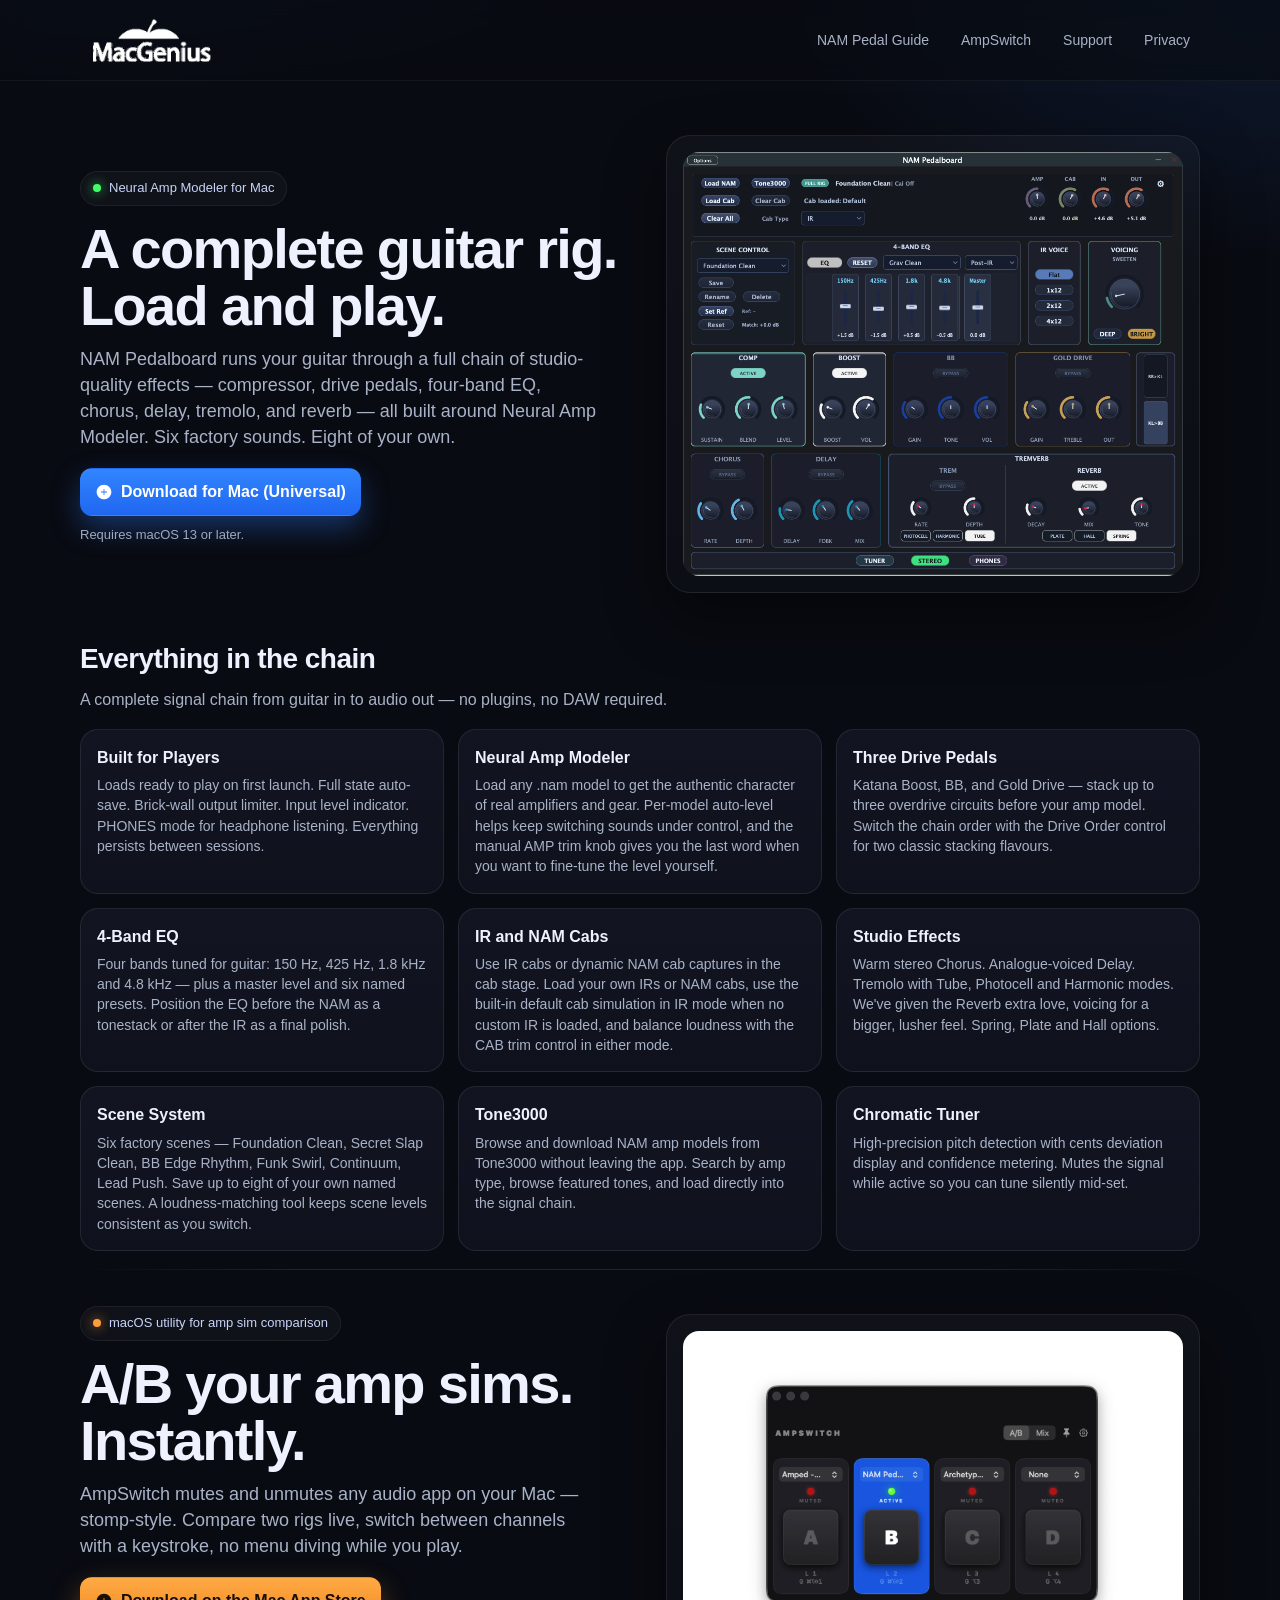
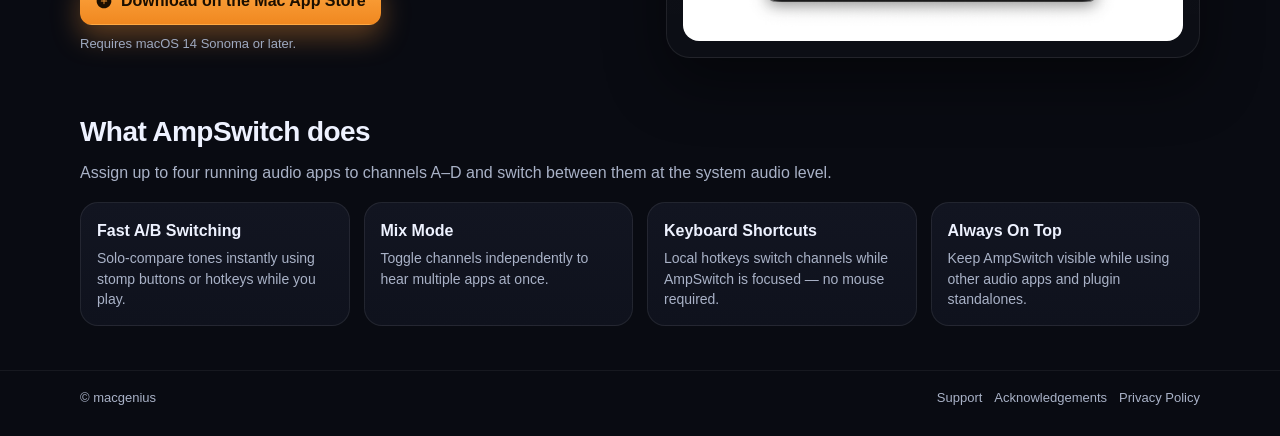
==== index.html @ 2fca2dda "Add universal NAM Pedalboard download" ====
<!doctype html>
<html lang="en">
<head>
  <meta charset="utf-8">
  <meta name="viewport" content="width=device-width, initial-scale=1">
  <title>MacGenius — Guitar Apps for Mac</title>
  <meta name="description" content="NAM Pedalboard and AmpSwitch — guitar apps for Mac built around Neural Amp Modeler and stomp-style amp sim comparison.">
  <link rel="stylesheet" href="styles.css">
  <link rel="icon" href="assets/favicon.ico" sizes="48x48 32x32 24x24 16x16" type="image/x-icon">
</head>
<body>
  <header class="site-header">
    <div class="wrap">
      <a class="brand" href="index.html" aria-label="macgenius home">
        <img class="brand-logo" src="assets/macgenius-logo-white.png" width="124" height="51" alt="MacGenius">
      </a>
      <nav class="nav">
        <a href="nam-pedal-guide.html">NAM Pedal Guide</a>
        <a href="#ampswitch">AmpSwitch</a>
        <a href="support.html">Support</a>
        <a href="privacy.html">Privacy</a>
      </nav>
    </div>
  </header>

  <main>

    <!-- ── NAM PEDALBOARD ───────────────────────────────────────── -->
    <section class="hero" id="nam-pedalboard">
      <div class="wrap hero-grid">
        <div>
          <div class="eyebrow"><span class="dot"></span> Neural Amp Modeler for Mac</div>
          <h1>A complete guitar rig. Load and play.</h1>
          <p class="lead">
            NAM Pedalboard runs your guitar through a full chain of studio-quality effects — compressor, drive pedals, four-band EQ, chorus, delay, tremolo, and reverb — all built around Neural Amp Modeler. Six factory sounds. Eight of your own.
          </p>
          <div class="hero-actions">
            <a class="btn btn-primary" href="assets/nam-pedalboard-universal.zip">
              <svg width="18" height="18" viewBox="0 0 22 22" fill="none" aria-hidden="true"><path d="M11 2C6.03 2 2 6.03 2 11s4.03 9 9 9 9-4.03 9-9-4.03-9-9-9zm3.5 9.5h-3v3a.5.5 0 01-1 0v-3h-3a.5.5 0 010-1h3v-3a.5.5 0 011 0v3h3a.5.5 0 010 1z" fill="currentColor"/></svg>
              Download for Mac (Universal)
            </a>
          </div>
          <p class="hero-note">Requires macOS 13 or later.</p>
        </div>
        <div class="shot-card">
          <img src="assets/nam-pedalboard-hero.png" alt="NAM Pedalboard interface showing compressor, drive pedals, EQ, and effects">
        </div>
      </div>
    </section>

    <section class="section" id="nam-features">
      <div class="wrap">
        <h2>Everything in the chain</h2>
        <p class="section-intro">
          A complete signal chain from guitar in to audio out — no plugins, no DAW required.
        </p>
        <div class="features">
          <article class="feature">
            <h3>Built for Players</h3>
            <p>Loads ready to play on first launch. Full state auto-save. Brick-wall output limiter. Input level indicator. PHONES mode for headphone listening. Everything persists between sessions.</p>
          </article>
          <article class="feature">
            <h3>Neural Amp Modeler</h3>
            <p>Load any .nam model to get the authentic character of real amplifiers and gear. Per-model auto-level helps keep switching sounds under control, and the manual AMP trim knob gives you the last word when you want to fine-tune the level yourself.</p>
          </article>
          <article class="feature">
            <h3>Three Drive Pedals</h3>
            <p>Katana Boost, BB, and Gold Drive — stack up to three overdrive circuits before your amp model. Switch the chain order with the Drive Order control for two classic stacking flavours.</p>
          </article>
          <article class="feature">
            <h3>4-Band EQ</h3>
            <p>Four bands tuned for guitar: 150 Hz, 425 Hz, 1.8 kHz and 4.8 kHz — plus a master level and six named presets. Position the EQ before the NAM as a tonestack or after the IR as a final polish.</p>
          </article>
          <article class="feature">
            <h3>IR and NAM Cabs</h3>
            <p>Use IR cabs or dynamic NAM cab captures in the cab stage. Load your own IRs or NAM cabs, use the built-in default cab simulation in IR mode when no custom IR is loaded, and balance loudness with the CAB trim control in either mode.</p>
          </article>
          <article class="feature">
            <h3>Studio Effects</h3>
            <p>Warm stereo Chorus. Analogue-voiced Delay. Tremolo with Tube, Photocell and Harmonic modes. We've given the Reverb extra love, voicing for a bigger, lusher feel. Spring, Plate and Hall options.</p>
          </article>
          <article class="feature">
            <h3>Scene System</h3>
            <p>Six factory scenes — Foundation Clean, Secret Slap Clean, BB Edge Rhythm, Funk Swirl, Continuum, Lead Push. Save up to eight of your own named scenes. A loudness-matching tool keeps scene levels consistent as you switch.</p>
          </article>
          <article class="feature">
            <h3>Tone3000</h3>
            <p>Browse and download NAM amp models from Tone3000 without leaving the app. Search by amp type, browse featured tones, and load directly into the signal chain.</p>
          </article>
          <article class="feature">
            <h3>Chromatic Tuner</h3>
            <p>High-precision pitch detection with cents deviation display and confidence metering. Mutes the signal while active so you can tune silently mid-set.</p>
          </article>
        </div>
      </div>
    </section>

    <div class="product-divider" role="separator">
      <div class="wrap">
        <div class="product-divider-line"></div>
      </div>
    </div>

    <!-- ── AMPSWITCH ────────────────────────────────────────────── -->
    <section class="hero hero-secondary" id="ampswitch">
      <div class="wrap hero-grid">
        <div>
          <div class="eyebrow"><span class="dot dot-orange"></span> macOS utility for amp sim comparison</div>
          <h1>A/B your amp sims. Instantly.</h1>
          <p class="lead">
            AmpSwitch mutes and unmutes any audio app on your Mac — stomp-style. Compare two rigs live, switch between channels with a keystroke, no menu diving while you play.
          </p>
          <div class="hero-actions">
            <a class="btn btn-primary-orange" href="https://apps.apple.com/app/ampswitch/id6743379309">
              <svg width="18" height="18" viewBox="0 0 22 22" fill="none" aria-hidden="true"><path d="M11 2C6.03 2 2 6.03 2 11s4.03 9 9 9 9-4.03 9-9-4.03-9-9-9zm3.5 9.5h-3v3a.5.5 0 01-1 0v-3h-3a.5.5 0 010-1h3v-3a.5.5 0 011 0v3h3a.5.5 0 010 1z" fill="currentColor"/></svg>
              Download on the Mac App Store
            </a>
          </div>
          <p class="hero-note">Requires macOS 14 Sonoma or later.</p>
        </div>
        <div class="shot-card">
          <img src="assets/ampswitch-hero.png" alt="AmpSwitch interface showing four channels and A/B controls">
        </div>
      </div>
    </section>

    <section class="section">
      <div class="wrap">
        <h2>What AmpSwitch does</h2>
        <p class="section-intro">
          Assign up to four running audio apps to channels A–D and switch between them at the system audio level.
        </p>
        <div class="features features-4">
          <article class="feature">
            <h3>Fast A/B Switching</h3>
            <p>Solo-compare tones instantly using stomp buttons or hotkeys while you play.</p>
          </article>
          <article class="feature">
            <h3>Mix Mode</h3>
            <p>Toggle channels independently to hear multiple apps at once.</p>
          </article>
          <article class="feature">
            <h3>Keyboard Shortcuts</h3>
            <p>Local hotkeys switch channels while AmpSwitch is focused — no mouse required.</p>
          </article>
          <article class="feature">
            <h3>Always On Top</h3>
            <p>Keep AmpSwitch visible while using other audio apps and plugin standalones.</p>
          </article>
        </div>
      </div>
    </section>

  </main>

  <footer class="footer">
    <div class="wrap">
      <div>© macgenius</div>
      <div class="footer-links">
        <a href="support.html">Support</a>
        <a href="acknowledgements.html">Acknowledgements</a>
        <a href="privacy.html">Privacy Policy</a>
      </div>
    </div>
  </footer>
</body>
</html>
---- styles.css ----
:root {
  --bg: #090b12;
  --panel: #121521;
  --panel-2: #171c2a;
  --text: #eef2ff;
  --muted: #a9b2c7;
  --line: rgba(255, 255, 255, 0.08);
  --blue: #2d7dff;
  --blue-soft: rgba(45, 125, 255, 0.18);
  --orange: #ff9b38;
  --radius: 18px;
  --shadow: 0 24px 60px rgba(0, 0, 0, 0.45);
}

* { box-sizing: border-box; }
html, body { margin: 0; padding: 0; }
body {
  font-family: ui-sans-serif, -apple-system, BlinkMacSystemFont, "Segoe UI", sans-serif;
  background:
    radial-gradient(1000px 500px at 10% -10%, rgba(45,125,255,0.15), transparent 60%),
    radial-gradient(900px 480px at 100% 0%, rgba(45,125,255,0.12), transparent 55%),
    var(--bg);
  color: var(--text);
  line-height: 1.45;
}

a { color: inherit; }

.wrap {
  width: min(1120px, calc(100% - 32px));
  margin: 0 auto;
}

.site-header {
  position: sticky;
  top: 0;
  z-index: 20;
  backdrop-filter: blur(10px);
  background: rgba(9, 11, 18, 0.65);
  border-bottom: 1px solid rgba(255,255,255,0.05);
}

.site-header .wrap {
  display: flex;
  align-items: center;
  justify-content: space-between;
  padding: 14px 0;
}

.brand {
  display: inline-flex;
  align-items: center;
  gap: 10px;
  text-decoration: none;
  font-weight: 700;
  letter-spacing: 0.08em;
}

.brand-logo {
  margin-left: 8px;
  display: block;
  width: auto;
  height: 52px;
}

.nav {
  display: flex;
  gap: 12px;
  align-items: center;
}

.nav a {
  color: var(--muted);
  text-decoration: none;
  font-size: 14px;
  padding: 8px 10px;
  border-radius: 10px;
}

.nav a:hover { background: rgba(255,255,255,0.04); color: var(--text); }

.hero {
  padding: 54px 0 26px;
}

.hero-grid {
  display: grid;
  grid-template-columns: 1.05fr 1fr;
  gap: 26px;
  align-items: center;
}

.eyebrow {
  display: inline-flex;
  align-items: center;
  gap: 8px;
  color: #c8d4f8;
  font-size: 13px;
  background: rgba(255,255,255,0.03);
  border: 1px solid rgba(255,255,255,0.06);
  border-radius: 999px;
  padding: 7px 12px;
}

.dot {
  width: 8px;
  height: 8px;
  border-radius: 50%;
  background: #41ff68;
  box-shadow: 0 0 12px rgba(65, 255, 104, 0.8);
}

h1 {
  margin: 14px 0 12px;
  font-size: clamp(34px, 5vw, 56px);
  line-height: 1.02;
  letter-spacing: -0.03em;
}

.lead {
  margin: 0 0 18px;
  color: var(--muted);
  font-size: 18px;
  max-width: 52ch;
}

.hero-actions {
  display: flex;
  flex-wrap: wrap;
  gap: 12px;
  margin: 18px 0 8px;
}

.btn {
  display: inline-flex;
  align-items: center;
  justify-content: center;
  gap: 8px;
  border-radius: 12px;
  padding: 11px 14px;
  text-decoration: none;
  font-weight: 600;
  border: 1px solid transparent;
}

.btn-primary {
  background: linear-gradient(180deg, #3285ff, #1f67f0);
  color: white;
  box-shadow: 0 12px 28px rgba(45, 125, 255, 0.35);
}

.btn-secondary {
  background: rgba(255,255,255,0.03);
  color: var(--text);
  border-color: rgba(255,255,255,0.08);
}

.hero-note {
  color: #9ea9c0;
  font-size: 13px;
  margin-top: 10px;
}

.shot-card {
  background: linear-gradient(180deg, rgba(255,255,255,0.03), rgba(255,255,255,0.015));
  border: 1px solid rgba(255,255,255,0.08);
  border-radius: 24px;
  padding: 16px;
  box-shadow: var(--shadow);
}

.shot-card img {
  width: 100%;
  display: block;
  border-radius: 16px;
  background: #0f1421;
}

.section {
  padding: 20px 0 8px;
}

.section h2 {
  margin: 0 0 8px;
  font-size: 28px;
  letter-spacing: -0.02em;
}

.section-intro {
  margin: 0 0 18px;
  color: var(--muted);
}

.features {
  display: grid;
  grid-template-columns: repeat(3, 1fr);
  gap: 14px;
}

.feature {
  background: linear-gradient(180deg, var(--panel), #0f121d);
  border: 1px solid var(--line);
  border-radius: var(--radius);
  padding: 16px;
}

.feature h3 {
  margin: 0 0 6px;
  font-size: 16px;
}

.feature p {
  margin: 0;
  color: var(--muted);
  font-size: 14px;
}

.gallery {
  display: grid;
  grid-template-columns: 1fr 1fr;
  gap: 16px;
}

.gallery figure {
  margin: 0;
  background: linear-gradient(180deg, var(--panel-2), #111521);
  border: 1px solid var(--line);
  border-radius: var(--radius);
  padding: 12px;
}

.gallery img {
  width: 100%;
  display: block;
  border-radius: 12px;
  background: #0e121c;
}

.gallery figcaption {
  color: var(--muted);
  font-size: 13px;
  margin-top: 8px;
}

.permissions {
  display: grid;
  grid-template-columns: 1fr 1fr;
  gap: 16px;
}

.callout {
  background: linear-gradient(180deg, rgba(255,155,56,0.08), rgba(255,155,56,0.02));
  border: 1px solid rgba(255,155,56,0.25);
  border-radius: var(--radius);
  padding: 16px;
}

.callout h3 {
  margin: 0 0 8px;
  font-size: 16px;
}

.callout p {
  margin: 0;
  color: var(--muted);
  font-size: 14px;
}

.footer {
  margin-top: 36px;
  border-top: 1px solid rgba(255,255,255,0.06);
}

.footer .wrap {
  display: flex;
  justify-content: space-between;
  gap: 10px;
  align-items: center;
  padding: 18px 0 28px;
  color: var(--muted);
  font-size: 13px;
}

.footer-links {
  display: flex;
  gap: 12px;
}

.footer-links a { color: var(--muted); text-decoration: none; }
.footer-links a:hover { color: var(--text); }

.page {
  padding: 40px 0 70px;
}

.doc {
  width: min(900px, calc(100% - 32px));
  margin: 0 auto;
  background: linear-gradient(180deg, rgba(255,255,255,0.025), rgba(255,255,255,0.01));
  border: 1px solid rgba(255,255,255,0.08);
  border-radius: 22px;
  padding: 24px 24px 28px;
  box-shadow: var(--shadow);
}

.doc h1 {
  font-size: clamp(28px, 3vw, 42px);
  margin-bottom: 8px;
}

.doc h2 {
  margin: 22px 0 8px;
  font-size: 20px;
}

.doc p, .doc li {
  color: #d8deee;
}

.doc .muted {
  color: var(--muted);
  font-size: 14px;
}

.doc ul {
  padding-left: 18px;
  margin: 8px 0;
}

.support-box {
  background: linear-gradient(180deg, rgba(45,125,255,0.12), rgba(45,125,255,0.03));
  border: 1px solid rgba(45,125,255,0.22);
  border-radius: 16px;
  padding: 14px;
}

.acknowledgements-doc {
  background:
    radial-gradient(720px 300px at 0% 0%, rgba(45,125,255,0.12), transparent 60%),
    linear-gradient(180deg, rgba(255,255,255,0.028), rgba(255,255,255,0.01));
}

.ack-hero {
  margin-bottom: 20px;
}

.ack-kicker {
  margin: 0 0 10px;
  color: #c8d4f8;
  font-size: 13px;
  letter-spacing: 0.08em;
  text-transform: uppercase;
}

.ack-lead {
  margin: 0;
  color: #dce4f8;
  font-size: 17px;
  max-width: 54ch;
}

.ack-quote {
  margin: 20px 0 24px;
  padding: 18px 18px 18px 22px;
  border-left: 4px solid rgba(45,125,255,0.85);
  border-radius: 16px;
  background: linear-gradient(180deg, rgba(45,125,255,0.12), rgba(255,255,255,0.02));
}

.ack-quote p {
  margin: 0;
  font-size: 16px;
}

.ack-grid {
  display: grid;
  grid-template-columns: repeat(2, 1fr);
  gap: 14px;
  margin: 18px 0 8px;
}

.ack-card {
  background: linear-gradient(180deg, var(--panel), #0f121d);
  border: 1px solid var(--line);
  border-radius: 18px;
  padding: 16px;
}

.ack-card h2 {
  margin: 0 0 8px;
  font-size: 18px;
}

.ack-card p {
  margin: 0;
  color: var(--muted);
}

.hero-secondary {
  padding-top: 30px;
}

.dot-orange {
  background: var(--orange);
  box-shadow: 0 0 12px rgba(255, 155, 56, 0.8);
}

.btn-primary-orange {
  background: linear-gradient(180deg, #ffaa45, #f08820);
  color: #1a0e00;
  box-shadow: 0 12px 28px rgba(255, 155, 56, 0.35);
}

.features-4 {
  grid-template-columns: repeat(4, 1fr);
}

.product-divider {
  padding: 10px 0 6px;
}

.product-divider-line {
  height: 1px;
  background: linear-gradient(90deg, transparent, rgba(255,255,255,0.1) 20%, rgba(255,255,255,0.1) 80%, transparent);
}

@media (max-width: 900px) {
  .hero-grid,
  .gallery,
  .features,
  .features-4,
  .permissions,
  .ack-grid {
    grid-template-columns: 1fr;
  }

  .site-header .wrap,
  .footer .wrap {
    flex-direction: column;
    align-items: flex-start;
  }
}
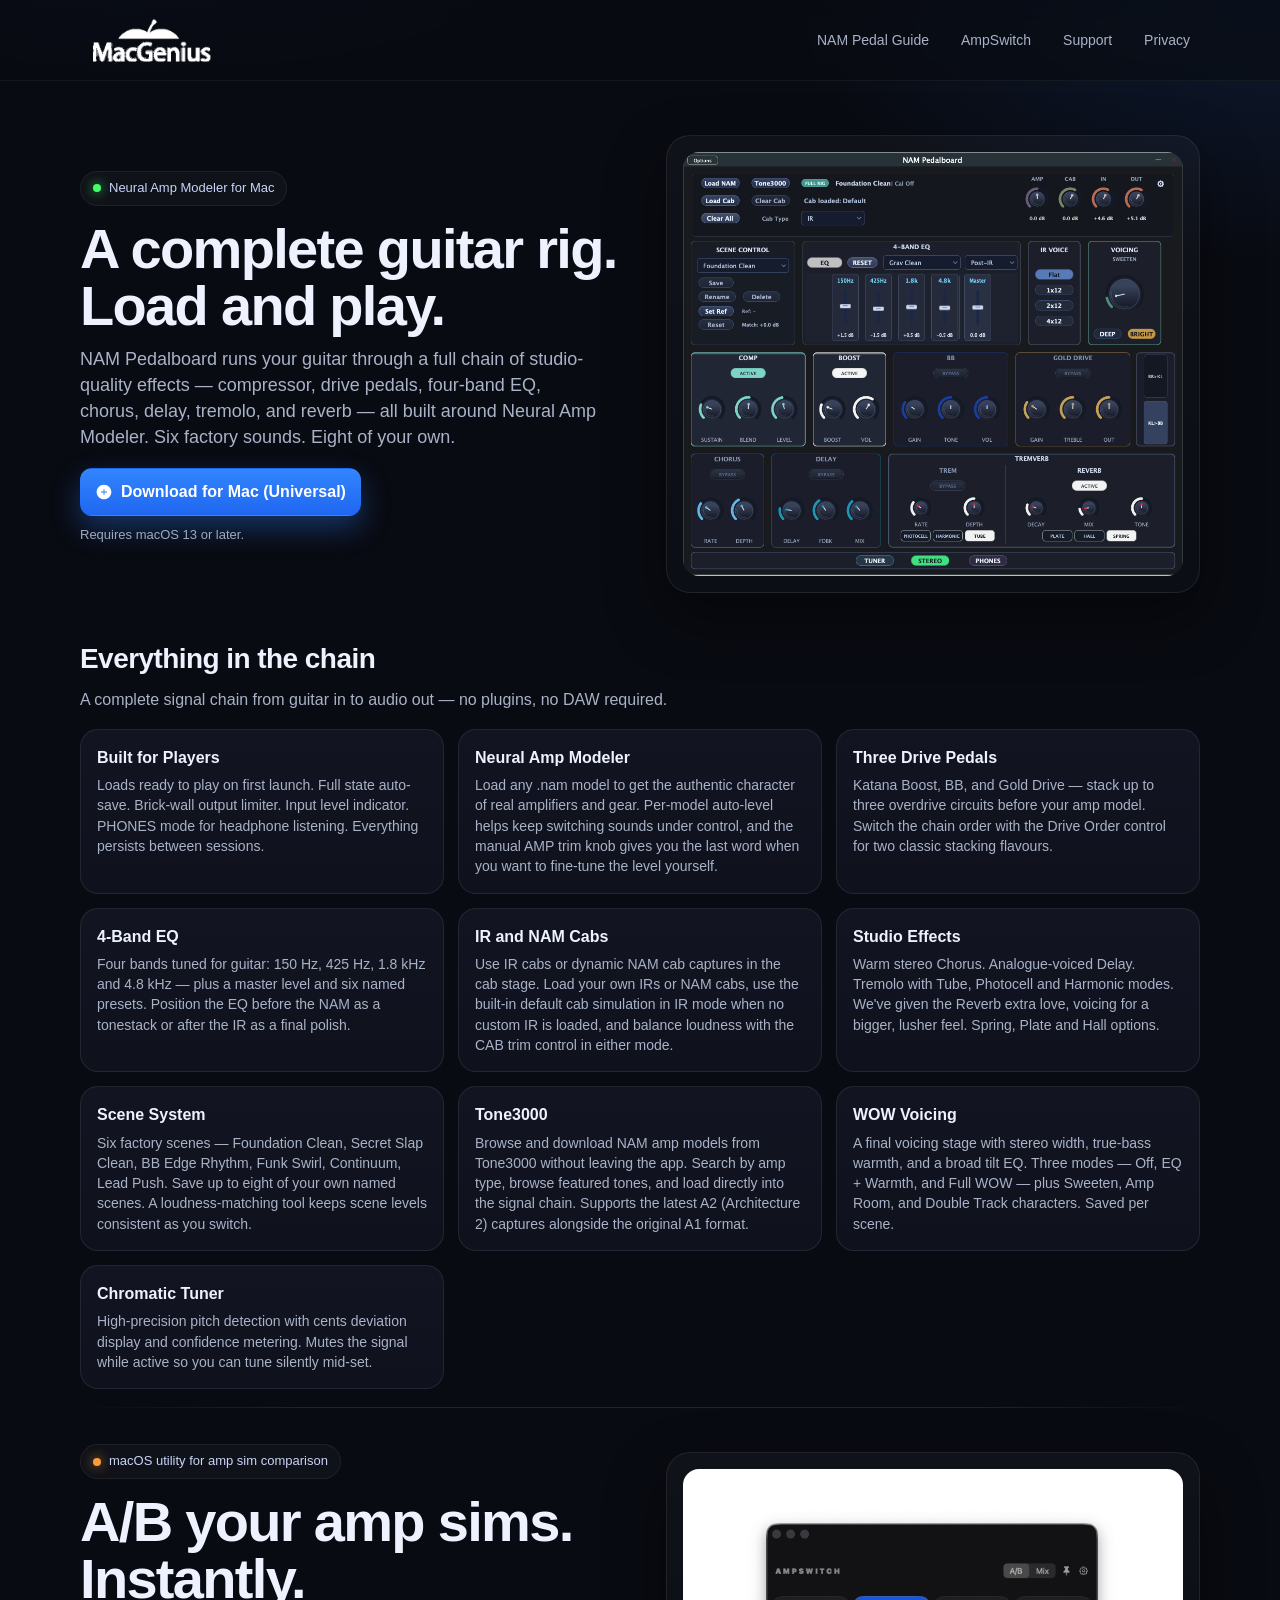
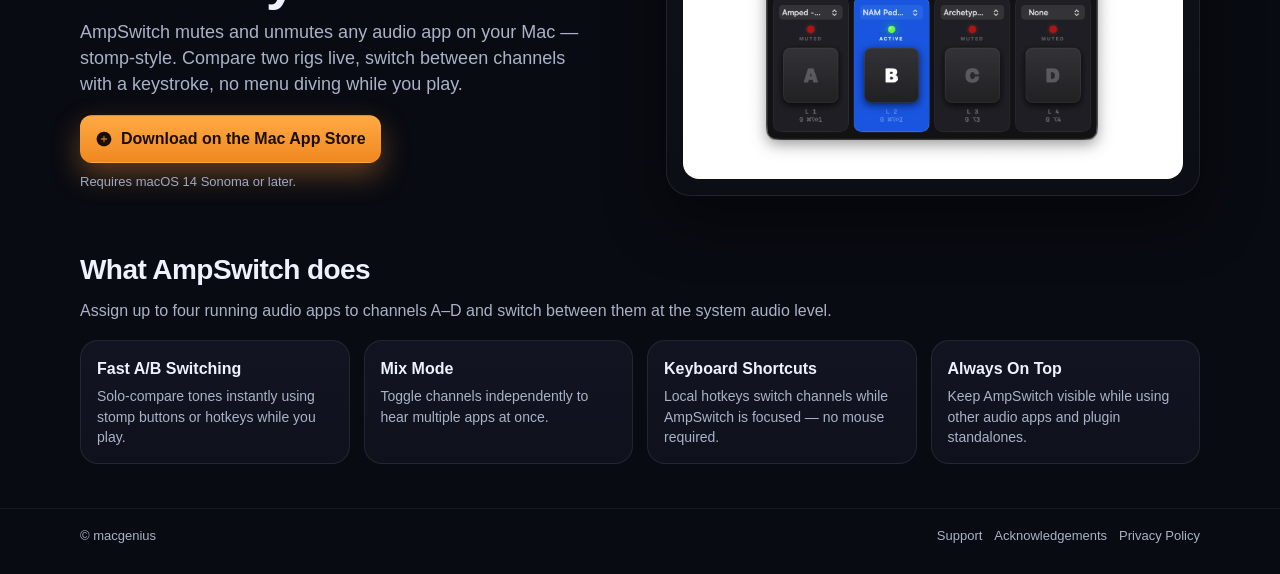
==== commit d9695741: "Mention WOW voicing and A2 model support on home page Add a WOW Voicing feature card covering modes," ====
--- a/index.html
+++ b/index.html
@@ -5,6 +5,12 @@
   <meta name="viewport" content="width=device-width, initial-scale=1">
   <title>MacGenius — Guitar Apps for Mac</title>
   <meta name="description" content="NAM Pedalboard and AmpSwitch — guitar apps for Mac built around Neural Amp Modeler and stomp-style amp sim comparison.">
+  <!-- Privacy-friendly analytics by Plausible -->
+  <script async src="https://plausible.io/js/pa-KpSRXo4MO0kMaMToCJyOW.js"></script>
+  <script>
+    window.plausible=window.plausible||function(){(plausible.q=plausible.q||[]).push(arguments)},plausible.init=plausible.init||function(i){plausible.o=i||{}};
+    plausible.init()
+  </script>
   <link rel="stylesheet" href="styles.css">
   <link rel="icon" href="assets/favicon.ico" sizes="48x48 32x32 24x24 16x16" type="image/x-icon">
 </head>
@@ -35,7 +41,7 @@
             NAM Pedalboard runs your guitar through a full chain of studio-quality effects — compressor, drive pedals, four-band EQ, chorus, delay, tremolo, and reverb — all built around Neural Amp Modeler. Six factory sounds. Eight of your own.
           </p>
           <div class="hero-actions">
-            <a class="btn btn-primary" href="assets/nam-pedalboard-universal.zip">
+            <a class="btn btn-primary plausible-event-name=Download+NAM+Pedalboard" href="assets/NAM-Pedalboard-universal-macOS.dmg">
               <svg width="18" height="18" viewBox="0 0 22 22" fill="none" aria-hidden="true"><path d="M11 2C6.03 2 2 6.03 2 11s4.03 9 9 9 9-4.03 9-9-4.03-9-9-9zm3.5 9.5h-3v3a.5.5 0 01-1 0v-3h-3a.5.5 0 010-1h3v-3a.5.5 0 011 0v3h3a.5.5 0 010 1z" fill="currentColor"/></svg>
               Download for Mac (Universal)
             </a>
@@ -85,7 +91,11 @@
           </article>
           <article class="feature">
             <h3>Tone3000</h3>
-            <p>Browse and download NAM amp models from Tone3000 without leaving the app. Search by amp type, browse featured tones, and load directly into the signal chain.</p>
+            <p>Browse and download NAM amp models from Tone3000 without leaving the app. Search by amp type, browse featured tones, and load directly into the signal chain. Supports the latest A2 (Architecture 2) captures alongside the original A1 format.</p>
+          </article>
+          <article class="feature">
+            <h3>WOW Voicing</h3>
+            <p>A final voicing stage with stereo width, true-bass warmth, and a broad tilt EQ. Three modes — Off, EQ + Warmth, and Full WOW — plus Sweeten, Amp Room, and Double Track characters. Saved per scene.</p>
           </article>
           <article class="feature">
             <h3>Chromatic Tuner</h3>
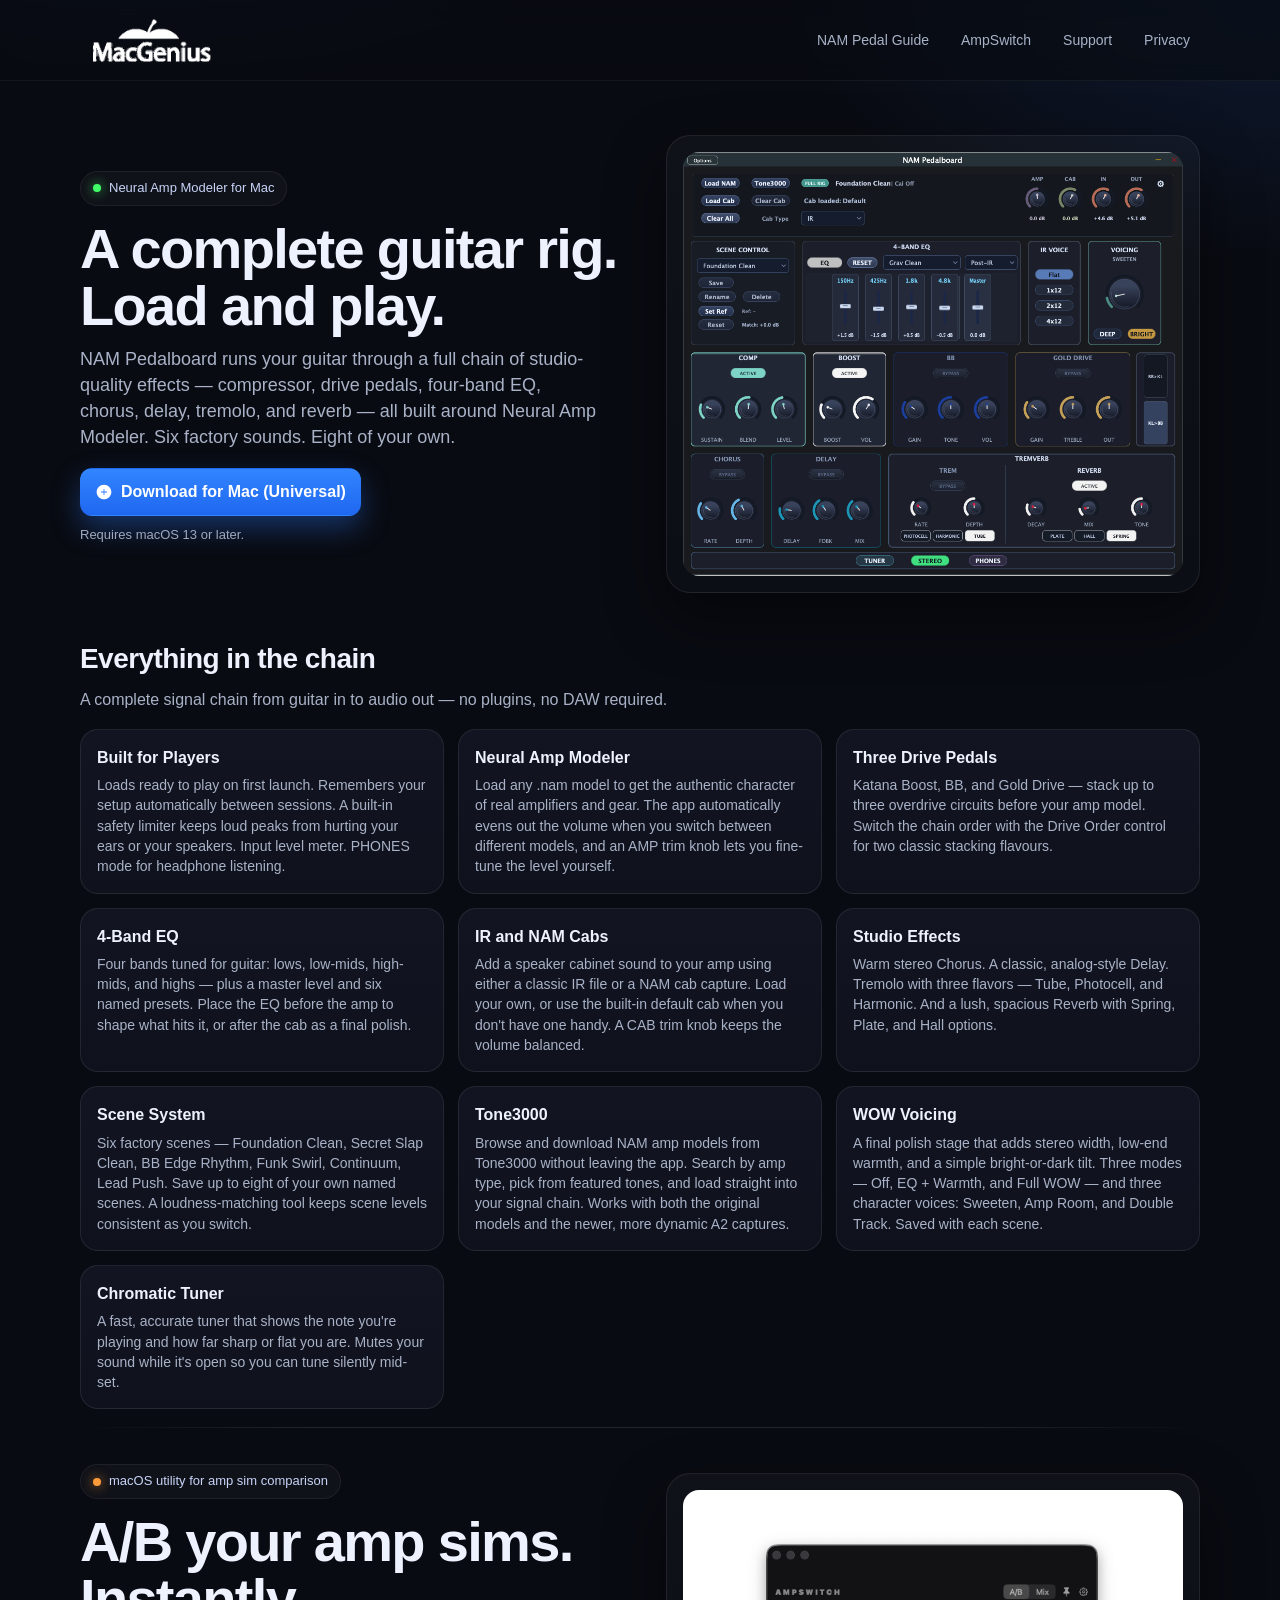
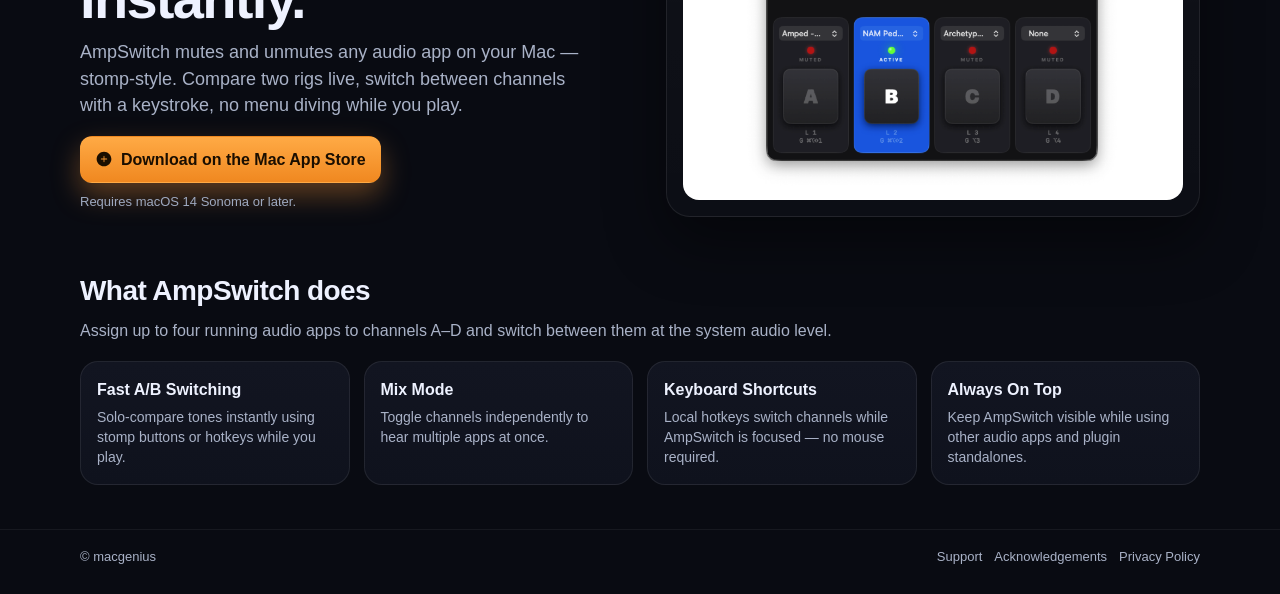
==== commit dd7549bc: "Plainer language across home page feature cards Replace audio-engineer jargon (brick-wall limiter, t" ====
--- a/index.html
+++ b/index.html
@@ -63,11 +63,11 @@
         <div class="features">
           <article class="feature">
             <h3>Built for Players</h3>
-            <p>Loads ready to play on first launch. Full state auto-save. Brick-wall output limiter. Input level indicator. PHONES mode for headphone listening. Everything persists between sessions.</p>
+            <p>Loads ready to play on first launch. Remembers your setup automatically between sessions. A built-in safety limiter keeps loud peaks from hurting your ears or your speakers. Input level meter. PHONES mode for headphone listening.</p>
           </article>
           <article class="feature">
             <h3>Neural Amp Modeler</h3>
-            <p>Load any .nam model to get the authentic character of real amplifiers and gear. Per-model auto-level helps keep switching sounds under control, and the manual AMP trim knob gives you the last word when you want to fine-tune the level yourself.</p>
+            <p>Load any .nam model to get the authentic character of real amplifiers and gear. The app automatically evens out the volume when you switch between different models, and an AMP trim knob lets you fine-tune the level yourself.</p>
           </article>
           <article class="feature">
             <h3>Three Drive Pedals</h3>
@@ -75,15 +75,15 @@
           </article>
           <article class="feature">
             <h3>4-Band EQ</h3>
-            <p>Four bands tuned for guitar: 150 Hz, 425 Hz, 1.8 kHz and 4.8 kHz — plus a master level and six named presets. Position the EQ before the NAM as a tonestack or after the IR as a final polish.</p>
+            <p>Four bands tuned for guitar: lows, low-mids, high-mids, and highs — plus a master level and six named presets. Place the EQ before the amp to shape what hits it, or after the cab as a final polish.</p>
           </article>
           <article class="feature">
             <h3>IR and NAM Cabs</h3>
-            <p>Use IR cabs or dynamic NAM cab captures in the cab stage. Load your own IRs or NAM cabs, use the built-in default cab simulation in IR mode when no custom IR is loaded, and balance loudness with the CAB trim control in either mode.</p>
+            <p>Add a speaker cabinet sound to your amp using either a classic IR file or a NAM cab capture. Load your own, or use the built-in default cab when you don't have one handy. A CAB trim knob keeps the volume balanced.</p>
           </article>
           <article class="feature">
             <h3>Studio Effects</h3>
-            <p>Warm stereo Chorus. Analogue-voiced Delay. Tremolo with Tube, Photocell and Harmonic modes. We've given the Reverb extra love, voicing for a bigger, lusher feel. Spring, Plate and Hall options.</p>
+            <p>Warm stereo Chorus. A classic, analog-style Delay. Tremolo with three flavors — Tube, Photocell, and Harmonic. And a lush, spacious Reverb with Spring, Plate, and Hall options.</p>
           </article>
           <article class="feature">
             <h3>Scene System</h3>
@@ -91,15 +91,15 @@
           </article>
           <article class="feature">
             <h3>Tone3000</h3>
-            <p>Browse and download NAM amp models from Tone3000 without leaving the app. Search by amp type, browse featured tones, and load directly into the signal chain. Supports the latest A2 (Architecture 2) captures alongside the original A1 format.</p>
+            <p>Browse and download NAM amp models from Tone3000 without leaving the app. Search by amp type, pick from featured tones, and load straight into your signal chain. Works with both the original models and the newer, more dynamic A2 captures.</p>
           </article>
           <article class="feature">
             <h3>WOW Voicing</h3>
-            <p>A final voicing stage with stereo width, true-bass warmth, and a broad tilt EQ. Three modes — Off, EQ + Warmth, and Full WOW — plus Sweeten, Amp Room, and Double Track characters. Saved per scene.</p>
+            <p>A final polish stage that adds stereo width, low-end warmth, and a simple bright-or-dark tilt. Three modes — Off, EQ + Warmth, and Full WOW — and three character voices: Sweeten, Amp Room, and Double Track. Saved with each scene.</p>
           </article>
           <article class="feature">
             <h3>Chromatic Tuner</h3>
-            <p>High-precision pitch detection with cents deviation display and confidence metering. Mutes the signal while active so you can tune silently mid-set.</p>
+            <p>A fast, accurate tuner that shows the note you're playing and how far sharp or flat you are. Mutes your sound while it's open so you can tune silently mid-set.</p>
           </article>
         </div>
       </div>
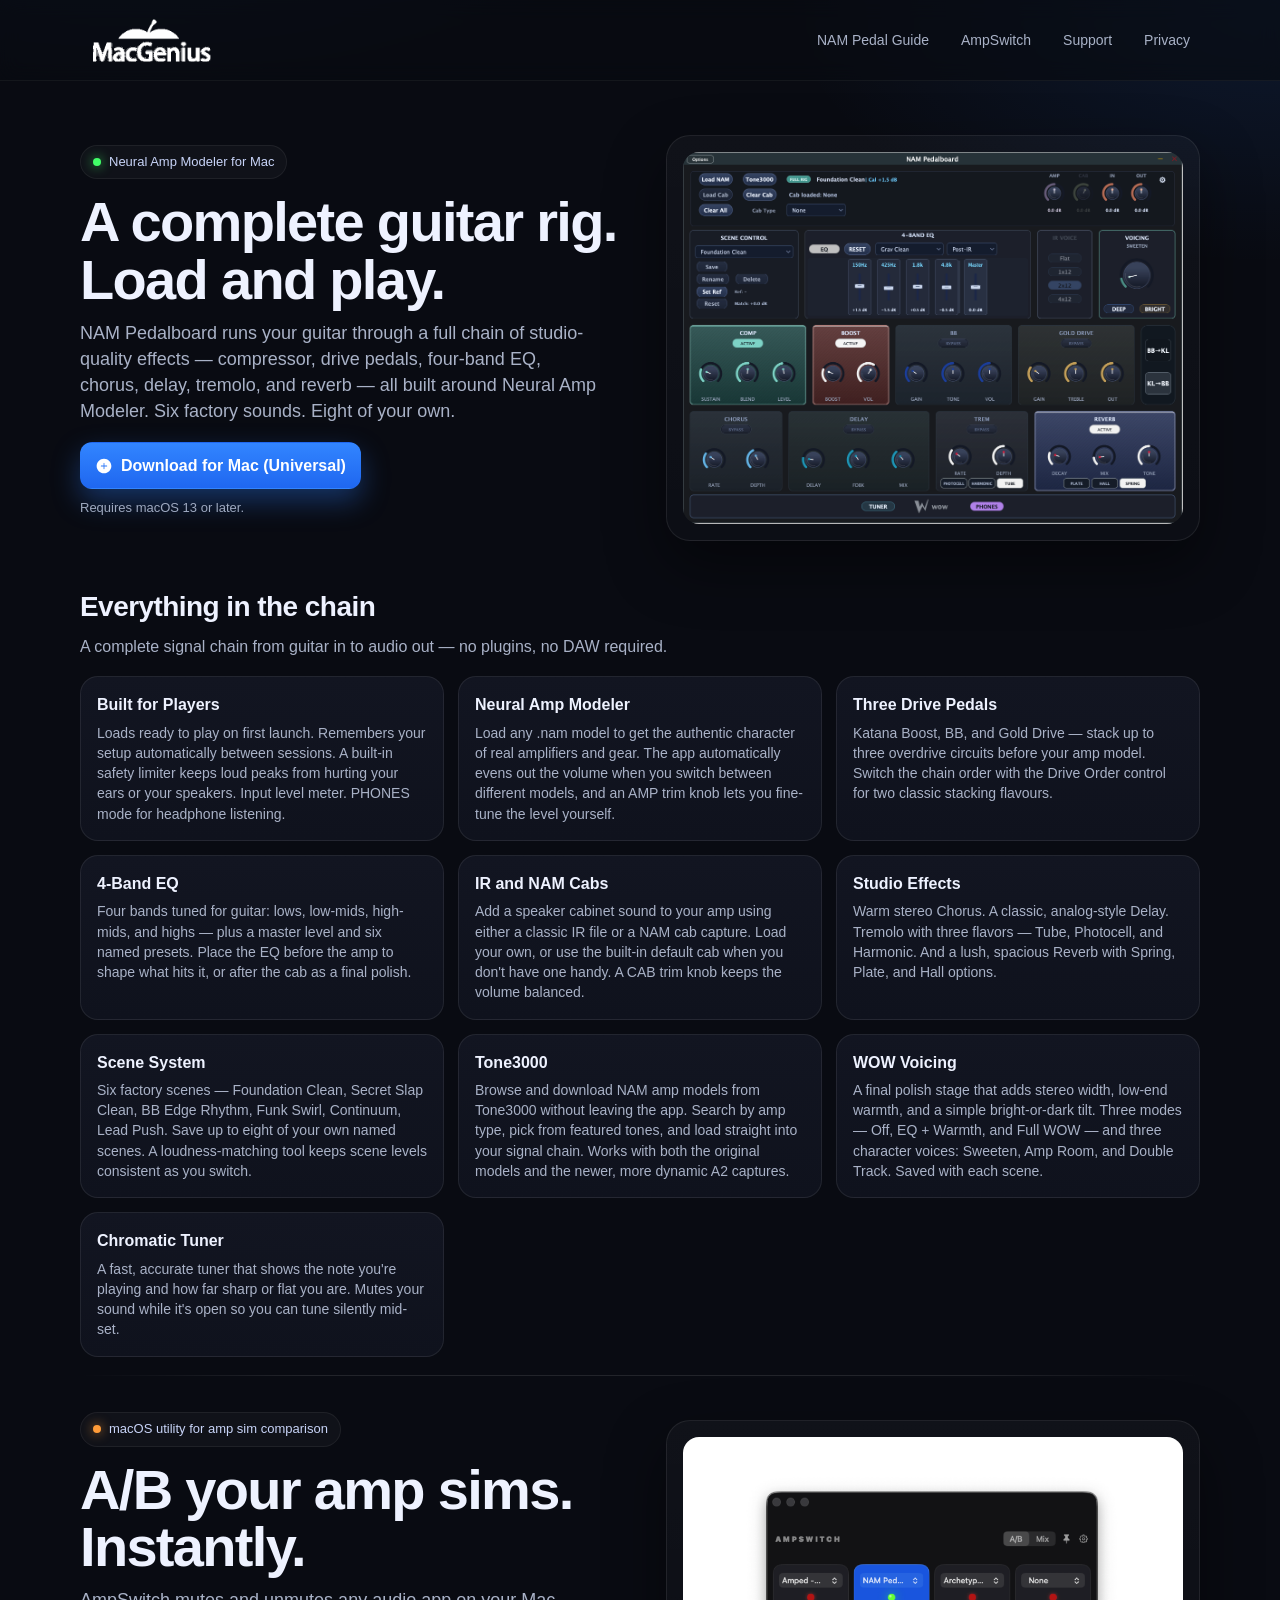
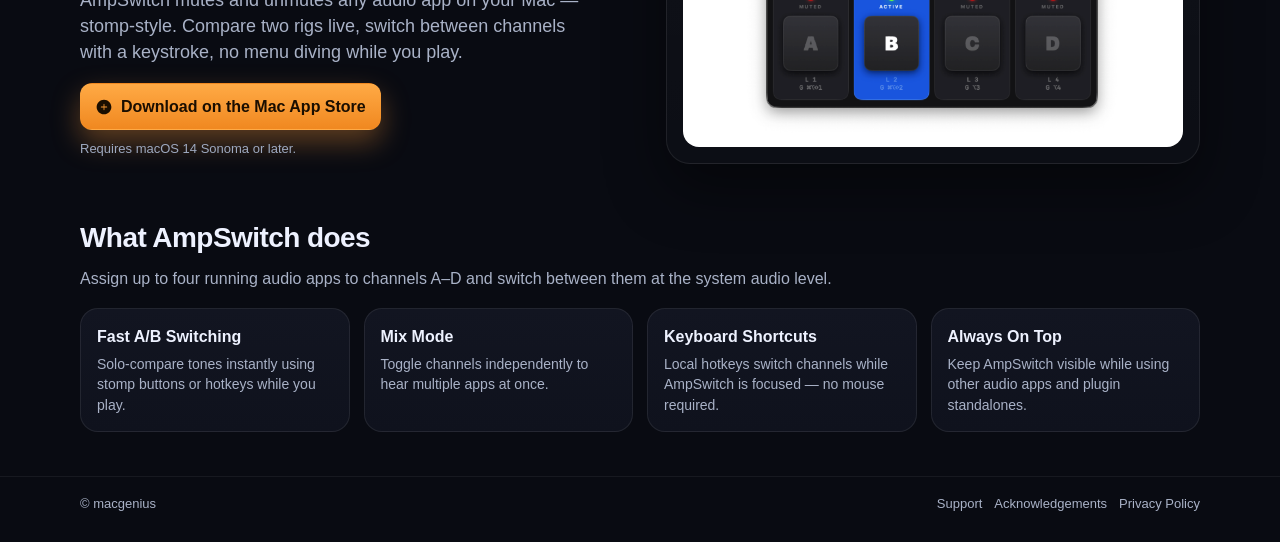
==== commit a13e8491: "Update macOS download to notarized universal zip Replace the old DMG with the notarized universal .z" ====
--- a/index.html
+++ b/index.html
@@ -41,7 +41,7 @@
             NAM Pedalboard runs your guitar through a full chain of studio-quality effects — compressor, drive pedals, four-band EQ, chorus, delay, tremolo, and reverb — all built around Neural Amp Modeler. Six factory sounds. Eight of your own.
           </p>
           <div class="hero-actions">
-            <a class="btn btn-primary plausible-event-name=Download+NAM+Pedalboard" href="assets/NAM-Pedalboard-universal-macOS.dmg">
+            <a class="btn btn-primary plausible-event-name=Download+NAM+Pedalboard" href="assets/NAM-Pedalboard-universal-macOS.zip">
               <svg width="18" height="18" viewBox="0 0 22 22" fill="none" aria-hidden="true"><path d="M11 2C6.03 2 2 6.03 2 11s4.03 9 9 9 9-4.03 9-9-4.03-9-9-9zm3.5 9.5h-3v3a.5.5 0 01-1 0v-3h-3a.5.5 0 010-1h3v-3a.5.5 0 011 0v3h3a.5.5 0 010 1z" fill="currentColor"/></svg>
               Download for Mac (Universal)
             </a>
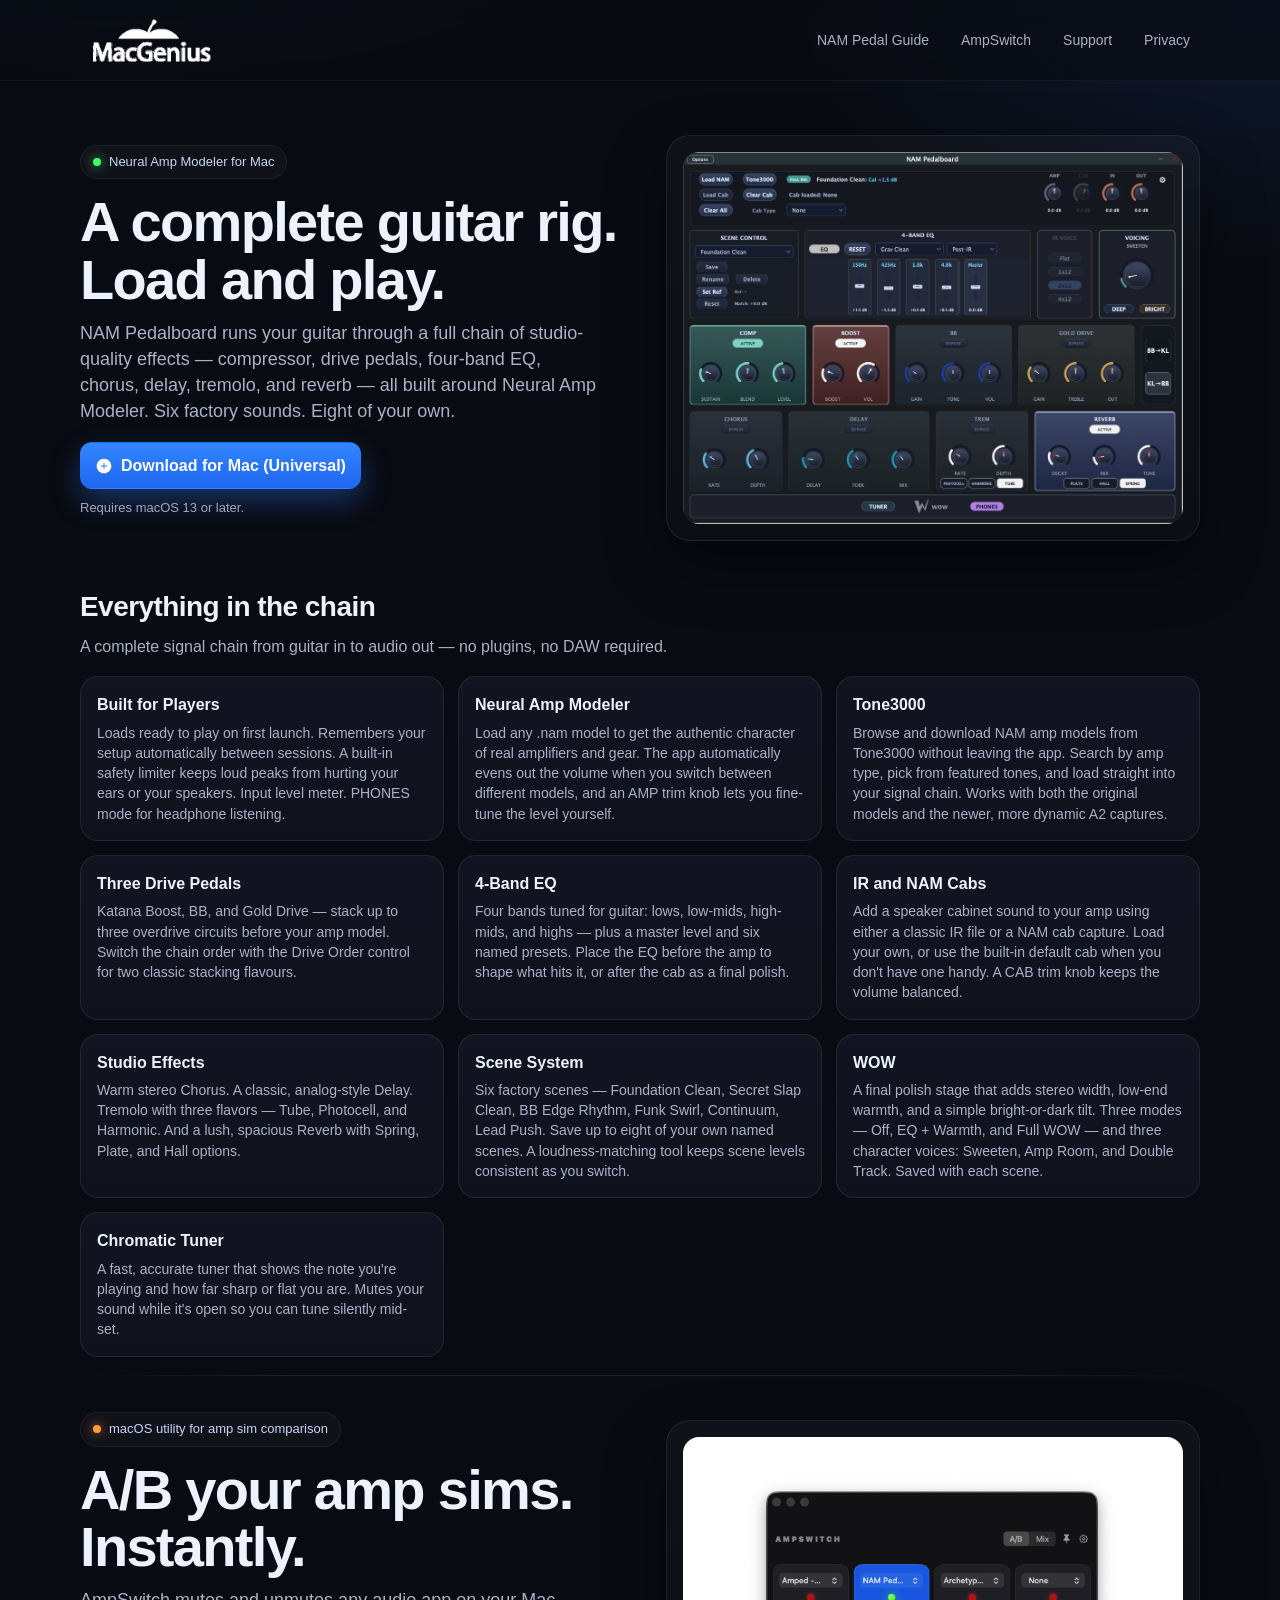
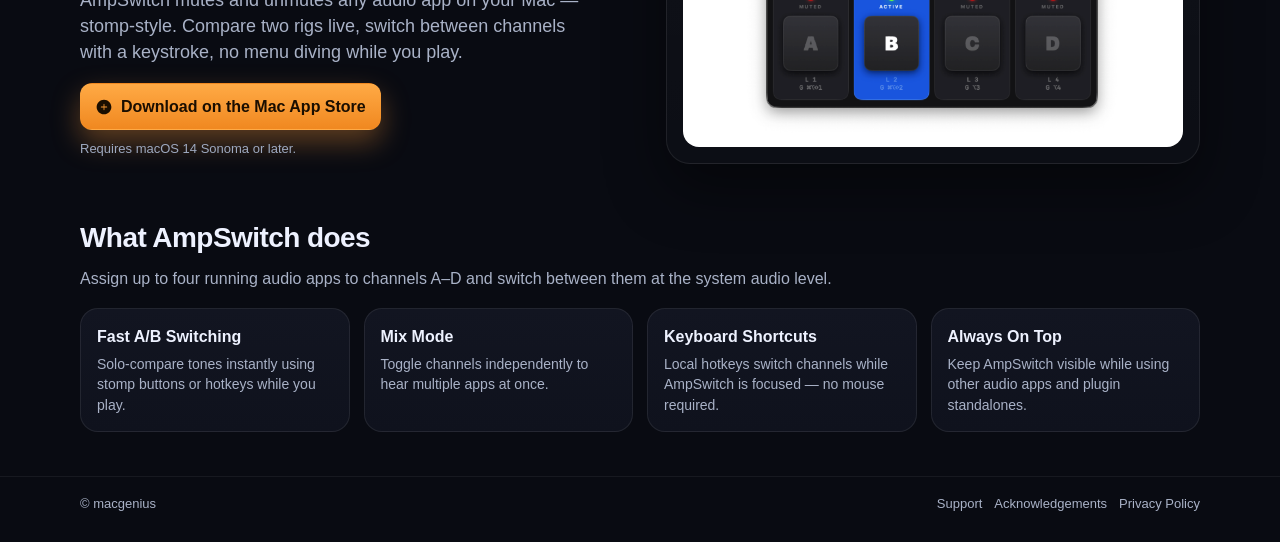
==== commit d5a62c77: "Promote Tone3000 to the top row and rename WOW card Move the Tone3000 feature card next to Neural Am" ====
--- a/index.html
+++ b/index.html
@@ -70,6 +70,10 @@
             <p>Load any .nam model to get the authentic character of real amplifiers and gear. The app automatically evens out the volume when you switch between different models, and an AMP trim knob lets you fine-tune the level yourself.</p>
           </article>
           <article class="feature">
+            <h3>Tone3000</h3>
+            <p>Browse and download NAM amp models from Tone3000 without leaving the app. Search by amp type, pick from featured tones, and load straight into your signal chain. Works with both the original models and the newer, more dynamic A2 captures.</p>
+          </article>
+          <article class="feature">
             <h3>Three Drive Pedals</h3>
             <p>Katana Boost, BB, and Gold Drive — stack up to three overdrive circuits before your amp model. Switch the chain order with the Drive Order control for two classic stacking flavours.</p>
           </article>
@@ -90,11 +94,7 @@
             <p>Six factory scenes — Foundation Clean, Secret Slap Clean, BB Edge Rhythm, Funk Swirl, Continuum, Lead Push. Save up to eight of your own named scenes. A loudness-matching tool keeps scene levels consistent as you switch.</p>
           </article>
           <article class="feature">
-            <h3>Tone3000</h3>
-            <p>Browse and download NAM amp models from Tone3000 without leaving the app. Search by amp type, pick from featured tones, and load straight into your signal chain. Works with both the original models and the newer, more dynamic A2 captures.</p>
-          </article>
-          <article class="feature">
-            <h3>WOW Voicing</h3>
+            <h3>WOW</h3>
             <p>A final polish stage that adds stereo width, low-end warmth, and a simple bright-or-dark tilt. Three modes — Off, EQ + Warmth, and Full WOW — and three character voices: Sweeten, Amp Room, and Double Track. Saved with each scene.</p>
           </article>
           <article class="feature">
